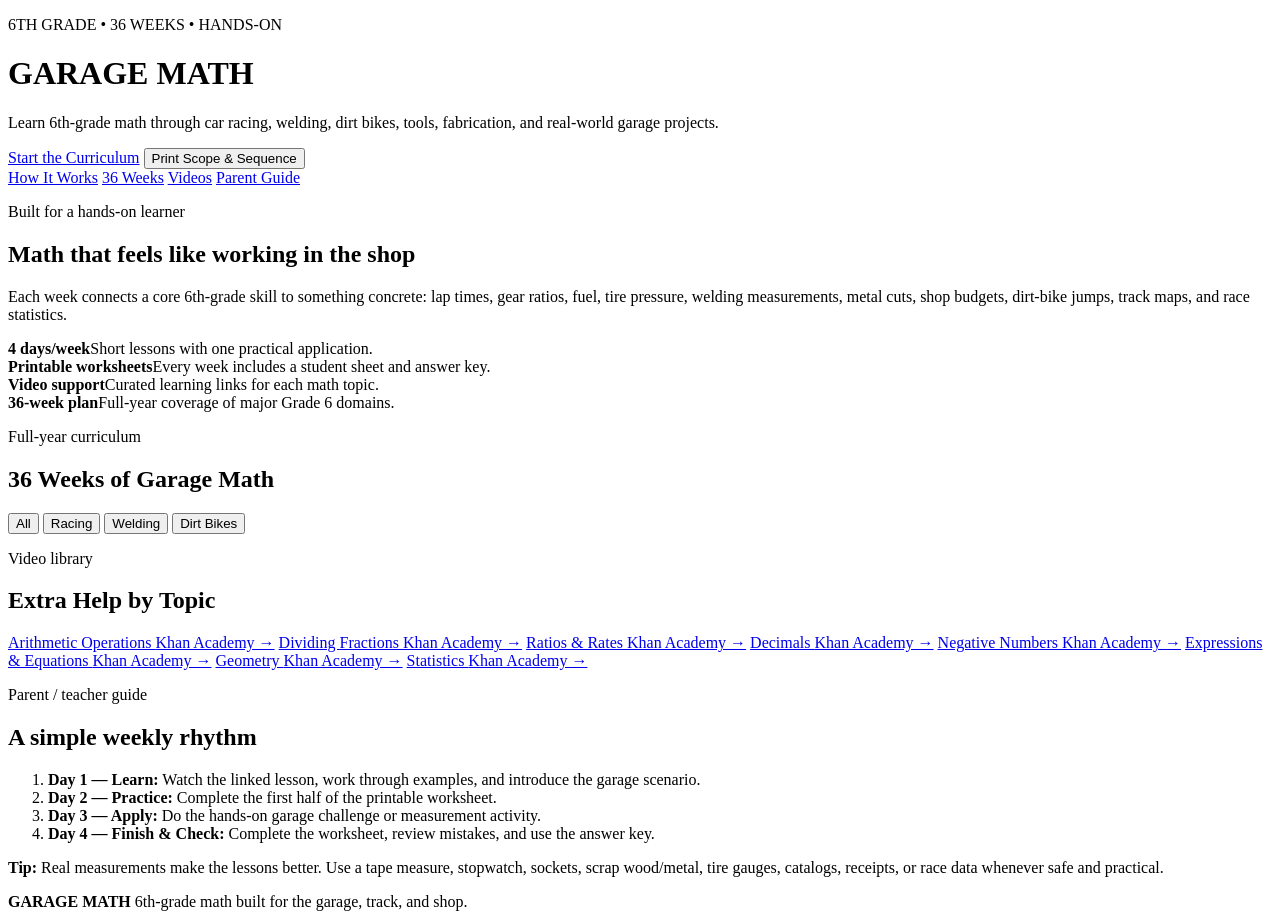
==== index.html @ d6b4132f "Add Garage Math website home page" ====
<!doctype html>
<html lang="en">
<head>
  <meta charset="utf-8" />
  <meta name="viewport" content="width=device-width, initial-scale=1" />
  <meta name="description" content="Garage Math: a hands-on 6th grade math curriculum built around car racing, welding, and dirt bikes." />
  <title>Garage Math | 6th Grade</title>
  <link rel="stylesheet" href="styles.css" />
</head>
<body>
  <header class="hero">
    <div class="hero-inner">
      <p class="eyebrow">6TH GRADE • 36 WEEKS • HANDS-ON</p>
      <h1>GARAGE MATH</h1>
      <p class="tagline">Learn 6th-grade math through car racing, welding, dirt bikes, tools, fabrication, and real-world garage projects.</p>
      <div class="hero-actions">
        <a class="btn primary" href="#weeks">Start the Curriculum</a>
        <button class="btn secondary" id="printScope">Print Scope & Sequence</button>
      </div>
    </div>
  </header>

  <nav class="topnav" aria-label="Main navigation">
    <a href="#how">How It Works</a>
    <a href="#weeks">36 Weeks</a>
    <a href="#videos">Videos</a>
    <a href="#parent">Parent Guide</a>
  </nav>

  <main>
    <section id="how" class="section intro-grid">
      <div>
        <p class="section-kicker">Built for a hands-on learner</p>
        <h2>Math that feels like working in the shop</h2>
        <p>Each week connects a core 6th-grade skill to something concrete: lap times, gear ratios, fuel, tire pressure, welding measurements, metal cuts, shop budgets, dirt-bike jumps, track maps, and race statistics.</p>
      </div>
      <div class="feature-list">
        <article><strong>4 days/week</strong><span>Short lessons with one practical application.</span></article>
        <article><strong>Printable worksheets</strong><span>Every week includes a student sheet and answer key.</span></article>
        <article><strong>Video support</strong><span>Curated learning links for each math topic.</span></article>
        <article><strong>36-week plan</strong><span>Full-year coverage of major Grade 6 domains.</span></article>
      </div>
    </section>

    <section id="weeks" class="section dark-section">
      <div class="section-heading">
        <div>
          <p class="section-kicker">Full-year curriculum</p>
          <h2>36 Weeks of Garage Math</h2>
        </div>
        <div class="filters" aria-label="Curriculum filters">
          <button class="filter active" data-filter="all">All</button>
          <button class="filter" data-filter="racing">Racing</button>
          <button class="filter" data-filter="welding">Welding</button>
          <button class="filter" data-filter="dirtbike">Dirt Bikes</button>
        </div>
      </div>
      <div id="weekGrid" class="week-grid"></div>
    </section>

    <section id="videos" class="section">
      <p class="section-kicker">Video library</p>
      <h2>Extra Help by Topic</h2>
      <div class="video-grid">
        <a target="_blank" rel="noopener" href="https://www.khanacademy.org/math/cc-sixth-grade-math/cc-6th-arithmetic-operations">Arithmetic Operations <span>Khan Academy →</span></a>
        <a target="_blank" rel="noopener" href="https://www.khanacademy.org/math/cc-sixth-grade-math/cc-6th-arithmetic-operations/cc-6th-dividing-fractions">Dividing Fractions <span>Khan Academy →</span></a>
        <a target="_blank" rel="noopener" href="https://www.khanacademy.org/math/cc-sixth-grade-math/cc-6th-ratios-prop-topic">Ratios & Rates <span>Khan Academy →</span></a>
        <a target="_blank" rel="noopener" href="https://www.khanacademy.org/math/cc-sixth-grade-math/cc-6th-arithmetic-operations/cc-6th-decimals">Decimals <span>Khan Academy →</span></a>
        <a target="_blank" rel="noopener" href="https://www.khanacademy.org/math/cc-sixth-grade-math/cc-6th-negative-number-topic">Negative Numbers <span>Khan Academy →</span></a>
        <a target="_blank" rel="noopener" href="https://www.khanacademy.org/math/cc-sixth-grade-math/cc-6th-expressions-and-variables">Expressions & Equations <span>Khan Academy →</span></a>
        <a target="_blank" rel="noopener" href="https://www.khanacademy.org/math/cc-sixth-grade-math/cc-6th-geometry-topic">Geometry <span>Khan Academy →</span></a>
        <a target="_blank" rel="noopener" href="https://www.khanacademy.org/math/cc-sixth-grade-math/cc-6th-data-statistics">Statistics <span>Khan Academy →</span></a>
      </div>
    </section>

    <section id="parent" class="section parent-section">
      <div>
        <p class="section-kicker">Parent / teacher guide</p>
        <h2>A simple weekly rhythm</h2>
      </div>
      <ol class="rhythm">
        <li><b>Day 1 — Learn:</b> Watch the linked lesson, work through examples, and introduce the garage scenario.</li>
        <li><b>Day 2 — Practice:</b> Complete the first half of the printable worksheet.</li>
        <li><b>Day 3 — Apply:</b> Do the hands-on garage challenge or measurement activity.</li>
        <li><b>Day 4 — Finish & Check:</b> Complete the worksheet, review mistakes, and use the answer key.</li>
      </ol>
      <p class="note"><strong>Tip:</strong> Real measurements make the lessons better. Use a tape measure, stopwatch, sockets, scrap wood/metal, tire gauges, catalogs, receipts, or race data whenever safe and practical.</p>
    </section>
  </main>

  <footer>
    <strong>GARAGE MATH</strong>
    <span>6th-grade math built for the garage, track, and shop.</span>
  </footer>

  <dialog id="weekDialog">
    <button class="close" aria-label="Close">×</button>
    <div id="dialogContent"></div>
  </dialog>

  <script src="app.js"></script>
</body>
</html>
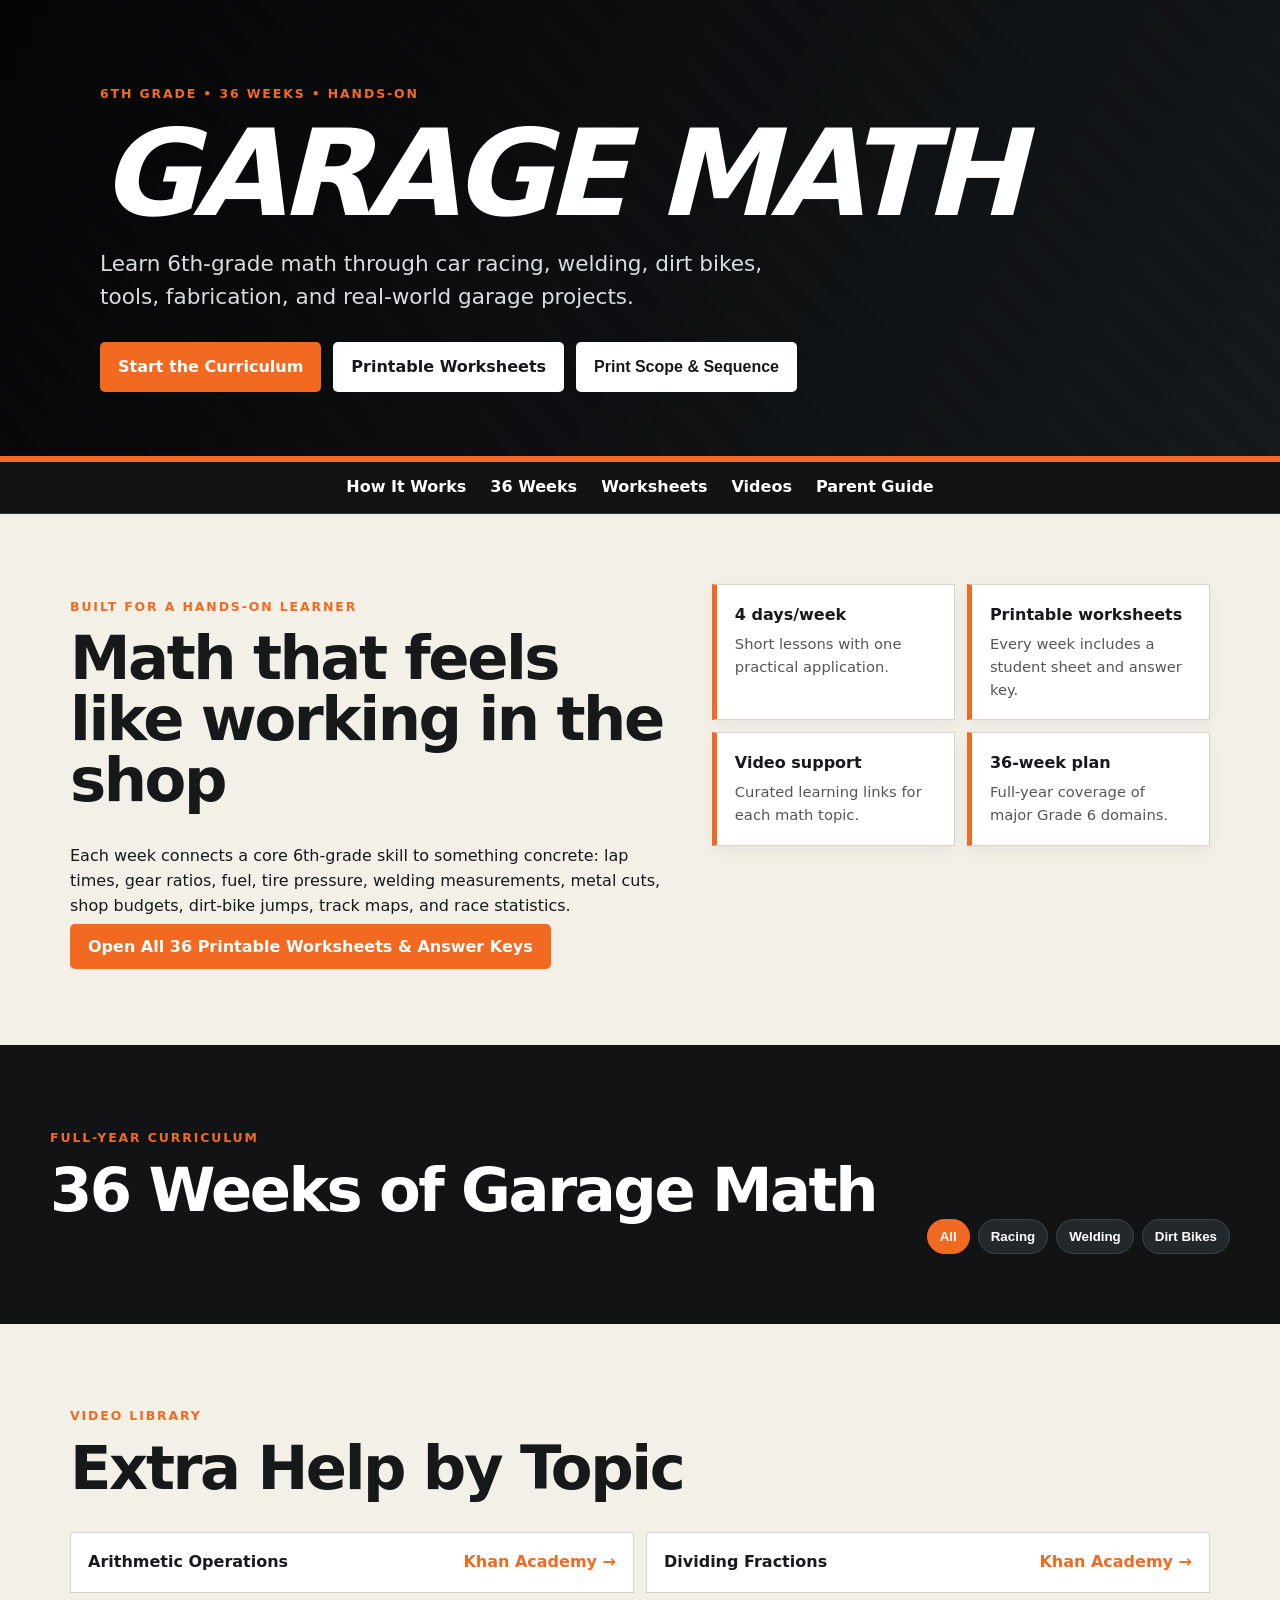
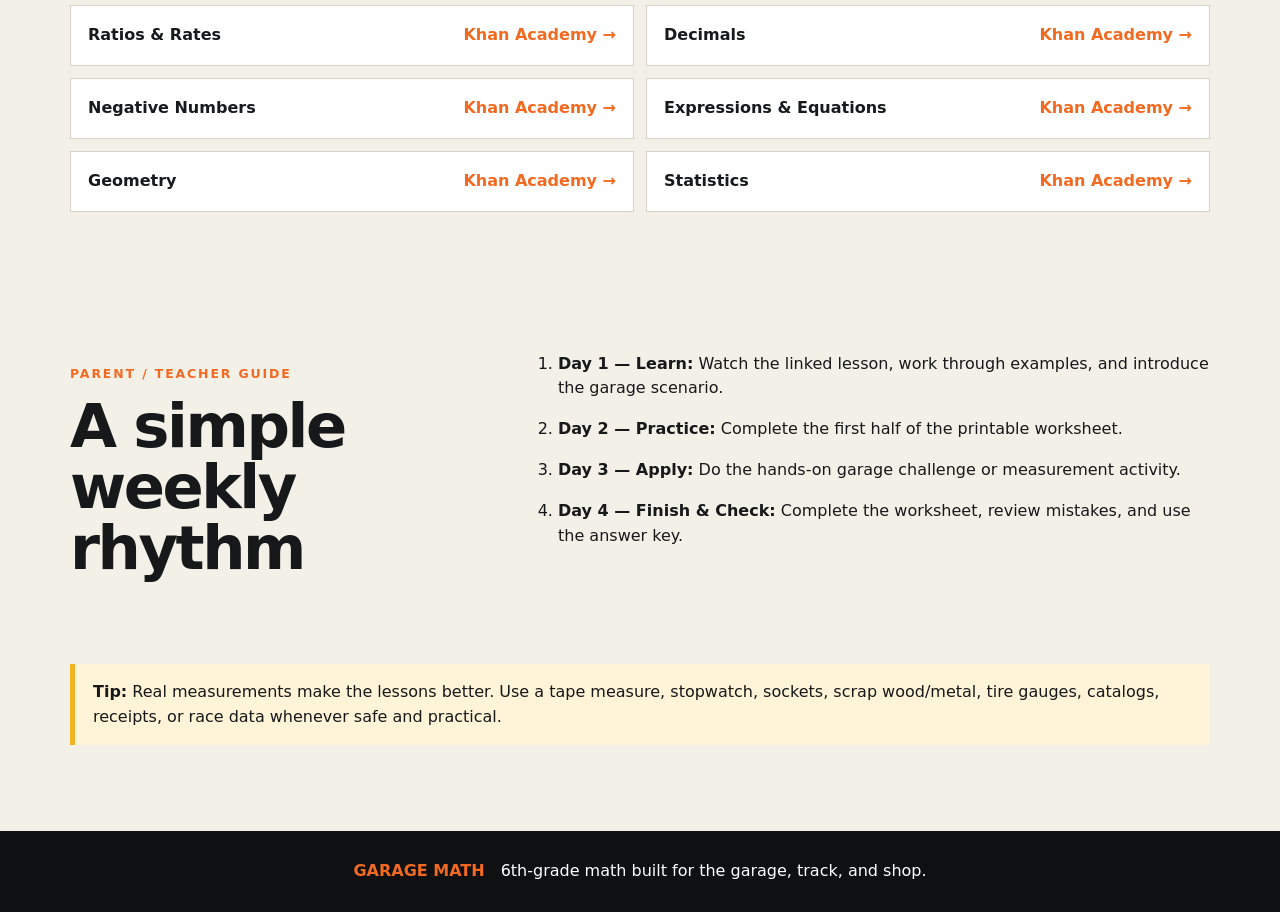
==== commit 6c66db6b: "Link printable worksheet library from home page" ====
--- a/index.html
+++ b/index.html
@@ -15,6 +15,7 @@
       <p class="tagline">Learn 6th-grade math through car racing, welding, dirt bikes, tools, fabrication, and real-world garage projects.</p>
       <div class="hero-actions">
         <a class="btn primary" href="#weeks">Start the Curriculum</a>
+        <a class="btn secondary" href="print.html">Printable Worksheets</a>
         <button class="btn secondary" id="printScope">Print Scope & Sequence</button>
       </div>
     </div>
@@ -23,6 +24,7 @@
   <nav class="topnav" aria-label="Main navigation">
     <a href="#how">How It Works</a>
     <a href="#weeks">36 Weeks</a>
+    <a href="print.html">Worksheets</a>
     <a href="#videos">Videos</a>
     <a href="#parent">Parent Guide</a>
   </nav>
@@ -33,6 +35,7 @@
         <p class="section-kicker">Built for a hands-on learner</p>
         <h2>Math that feels like working in the shop</h2>
         <p>Each week connects a core 6th-grade skill to something concrete: lap times, gear ratios, fuel, tire pressure, welding measurements, metal cuts, shop budgets, dirt-bike jumps, track maps, and race statistics.</p>
+        <p><a class="btn primary" href="print.html">Open All 36 Printable Worksheets & Answer Keys</a></p>
       </div>
       <div class="feature-list">
         <article><strong>4 days/week</strong><span>Short lessons with one practical application.</span></article>
--- a/styles.css
+++ b/styles.css
@@ -0,0 +1 @@
+:root{--bg:#111315;--panel:#1a1e21;--paper:#f3f0e8;--ink:#161819;--muted:#697077;--orange:#f26a21;--yellow:#f1b323;--line:#30363b;--white:#fff}*{box-sizing:border-box}html{scroll-behavior:smooth}body{margin:0;font-family:Inter,ui-sans-serif,system-ui,-apple-system,BlinkMacSystemFont,"Segoe UI",sans-serif;background:var(--paper);color:var(--ink);line-height:1.55}.hero{background:linear-gradient(120deg,rgba(0,0,0,.88),rgba(16,20,22,.73)),repeating-linear-gradient(45deg,#24292c 0,#24292c 18px,#202427 18px,#202427 36px);color:#fff;padding:72px 20px 64px;border-bottom:6px solid var(--orange)}.hero-inner{max-width:1080px;margin:auto}.eyebrow,.section-kicker{letter-spacing:.15em;text-transform:uppercase;font-weight:900;font-size:.78rem;color:var(--orange)}h1{font-size:clamp(3rem,10vw,7.5rem);line-height:.86;margin:.15em 0 .15em;font-style:italic;letter-spacing:-.05em}h2{font-size:clamp(2rem,5vw,3.8rem);line-height:1;margin:.2em 0 .55em;letter-spacing:-.04em}.tagline{font-size:clamp(1rem,2vw,1.35rem);max-width:720px;color:#d8dde0}.hero-actions{display:flex;gap:12px;flex-wrap:wrap;margin-top:28px}.btn{border:0;border-radius:5px;padding:13px 18px;font-weight:900;font-size:1rem;cursor:pointer;text-decoration:none}.primary{background:var(--orange);color:#fff}.secondary{background:#fff;color:#161819}.topnav{display:flex;gap:24px;justify-content:center;position:sticky;top:0;z-index:5;background:#111315;padding:13px 18px;border-bottom:1px solid #333;overflow:auto}.topnav a{color:white;text-decoration:none;font-weight:800;white-space:nowrap}.section{padding:70px 20px;max-width:1180px;margin:auto}.intro-grid{display:grid;grid-template-columns:1.2fr 1fr;gap:44px;align-items:start}.feature-list{display:grid;grid-template-columns:1fr 1fr;gap:12px}.feature-list article{padding:18px;background:#fff;border:1px solid #d7d3ca;border-left:5px solid var(--orange);box-shadow:0 5px 14px rgba(0,0,0,.05)}.feature-list strong,.feature-list span{display:block}.feature-list span{font-size:.92rem;color:#555;margin-top:5px}.dark-section{max-width:none;background:var(--bg);color:white}.dark-section>.section-heading,.dark-section>.week-grid{max-width:1180px;margin-left:auto;margin-right:auto}.section-heading{display:flex;align-items:end;justify-content:space-between;gap:24px}.filters{display:flex;gap:8px;flex-wrap:wrap}.filter{background:#23282c;color:white;border:1px solid #3e454a;padding:9px 12px;border-radius:999px;font-weight:800;cursor:pointer}.filter.active{background:var(--orange);border-color:var(--orange)}.week-grid{display:grid;grid-template-columns:repeat(3,minmax(0,1fr));gap:16px}.week-card{background:var(--panel);border:1px solid var(--line);border-radius:8px;padding:20px;display:flex;flex-direction:column;min-height:245px}.week-num{font-size:.78rem;color:var(--yellow);font-weight:900;letter-spacing:.12em}.week-card h3{font-size:1.4rem;line-height:1.08;margin:10px 0}.week-card p{color:#bdc5ca;font-size:.95rem;flex:1}.tags{display:flex;gap:6px;flex-wrap:wrap;margin:8px 0 14px}.tag{font-size:.72rem;font-weight:900;background:#2a3034;border:1px solid #3a4247;padding:4px 7px;border-radius:4px;text-transform:uppercase}.open-week{align-self:flex-start;border:0;background:var(--orange);color:white;font-weight:900;padding:9px 12px;border-radius:4px;cursor:pointer}.video-grid{display:grid;grid-template-columns:repeat(2,minmax(0,1fr));gap:12px}.video-grid a{display:flex;justify-content:space-between;gap:20px;background:#fff;padding:17px;border:1px solid #d6d2c8;text-decoration:none;color:#17191a;font-weight:900}.video-grid span{color:var(--orange);white-space:nowrap}.parent-section{display:grid;grid-template-columns:.9fr 1.4fr;gap:36px}.rhythm{margin:0;padding-left:1.25rem}.rhythm li{margin-bottom:16px}.note{grid-column:1/-1;background:#fff4d7;border-left:5px solid var(--yellow);padding:16px 18px}footer{background:#0e1011;color:white;padding:28px 20px;display:flex;gap:16px;justify-content:center;flex-wrap:wrap}footer strong{color:var(--orange)}dialog{width:min(760px,92vw);max-height:88vh;border:1px solid #394045;border-radius:10px;padding:0;background:#f8f5ed;box-shadow:0 24px 60px rgba(0,0,0,.45)}dialog::backdrop{background:rgba(0,0,0,.72)}#dialogContent{padding:30px}.close{float:right;margin:12px;border:0;background:#111;color:#fff;border-radius:999px;width:36px;height:36px;font-size:1.5rem;cursor:pointer}.lesson-box{background:white;border:1px solid #ddd8cd;padding:16px;margin:14px 0}.lesson-box h4{margin:0 0 7px}.worksheet{background:#fff;padding:18px;border:2px dashed #aba69c;margin-top:18px}.answer-key{margin-top:12px}.resource-link{display:inline-block;margin:4px 8px 4px 0;color:#c64e13;font-weight:900}@media(max-width:850px){.intro-grid,.parent-section{grid-template-columns:1fr}.week-grid{grid-template-columns:1fr 1fr}.section-heading{align-items:start;flex-direction:column}.feature-list{grid-template-columns:1fr 1fr}}@media(max-width:580px){.week-grid,.feature-list,.video-grid{grid-template-columns:1fr}.hero{padding-top:52px}.section{padding:52px 18px}.topnav{justify-content:flex-start}}@media print{.topnav,.hero-actions,.filters,.open-week,.close,footer{display:none!important}.hero{background:white;color:black;border:0;padding:20px}.tagline{color:#333}.dark-section{background:white;color:black}.week-card{break-inside:avoid;background:white;color:black;border:1px solid #aaa;min-height:auto}.week-card p{color:#333}.tag{color:black;background:white}.section{padding:20px}.week-grid{grid-template-columns:1fr 1fr}dialog[open]{position:static;width:auto;max-height:none;box-shadow:none;border:0}.resource-link{color:black}}
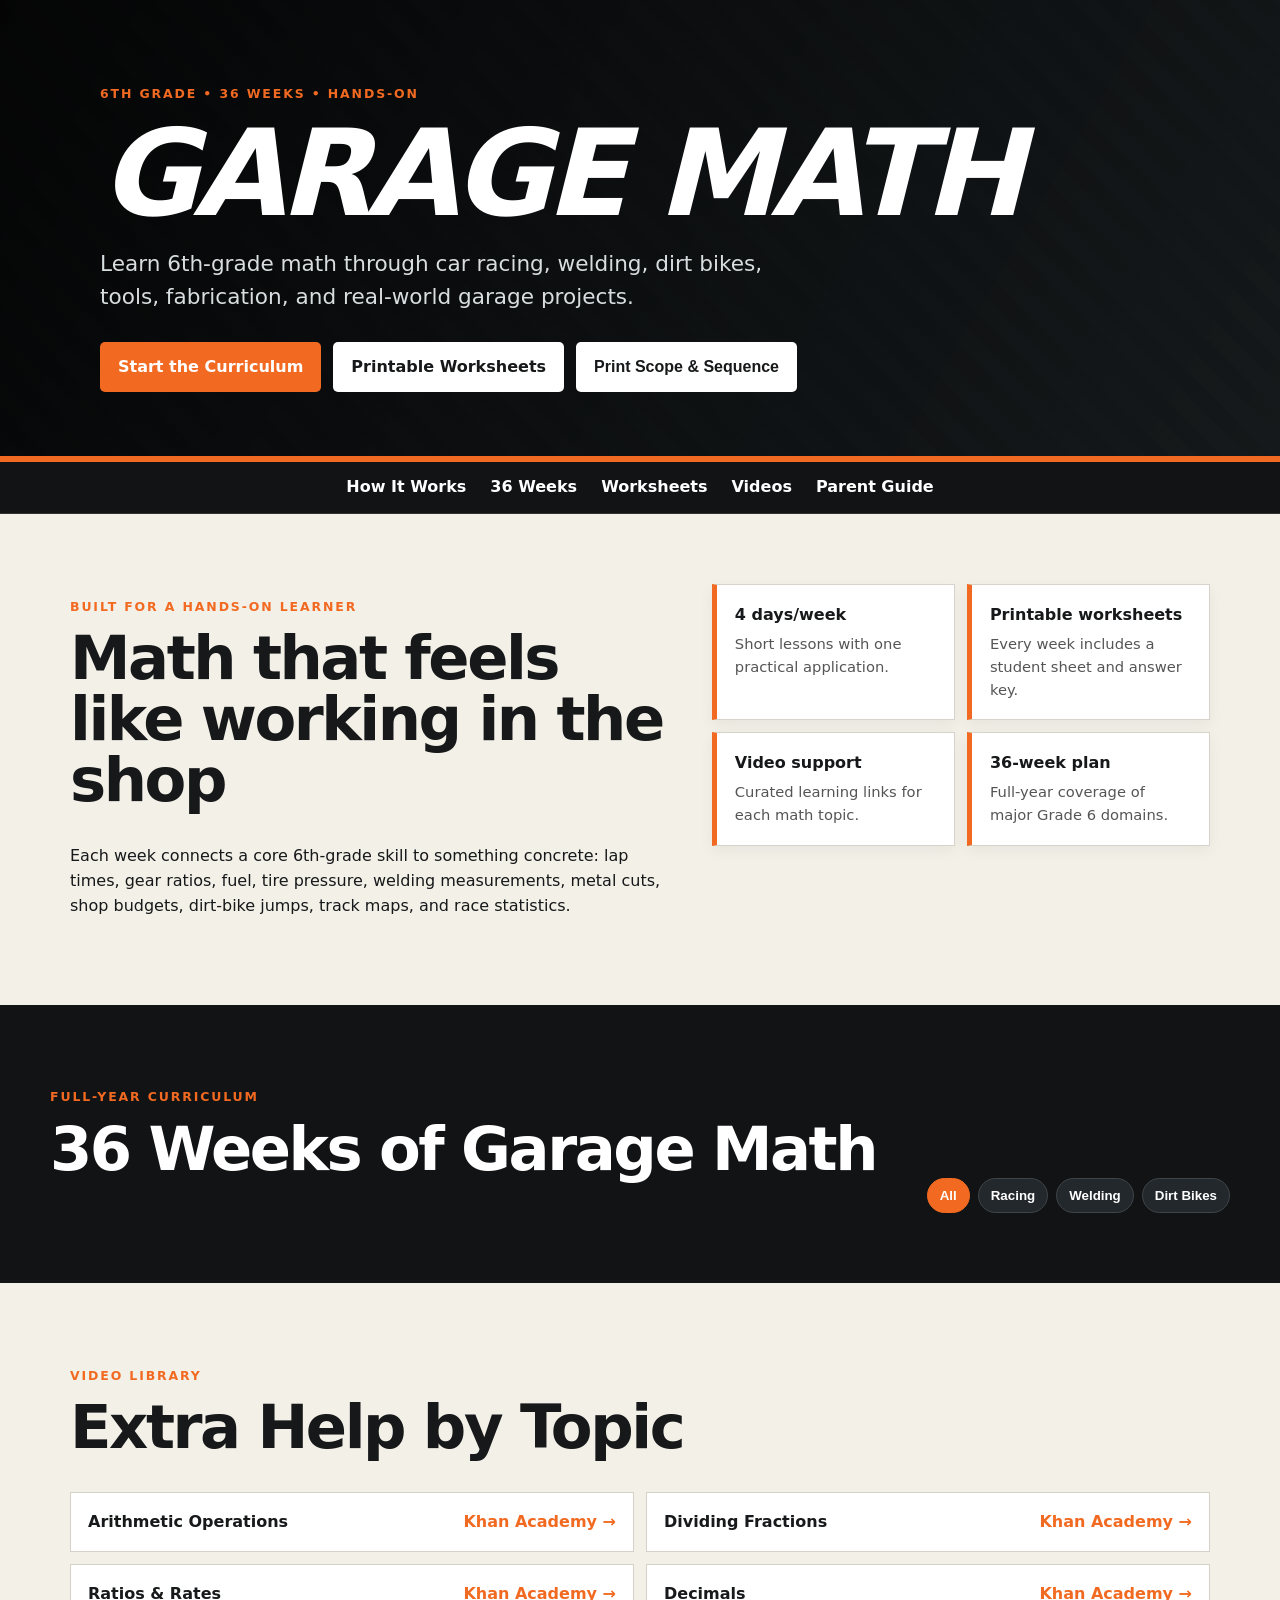
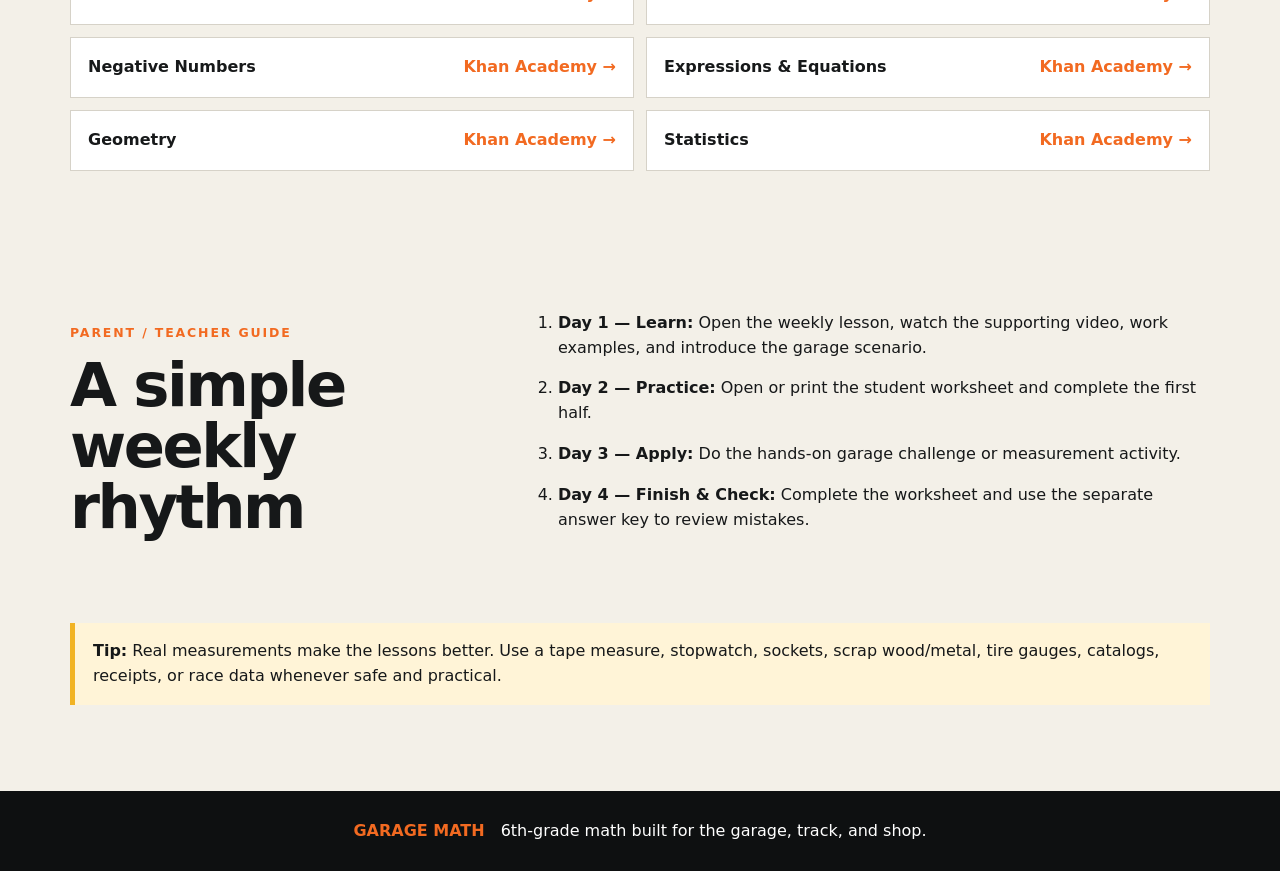
==== commit cc051fd7: "Load direct lesson and worksheet links on curriculum cards" ====
--- a/index.html
+++ b/index.html
@@ -35,7 +35,6 @@
         <p class="section-kicker">Built for a hands-on learner</p>
         <h2>Math that feels like working in the shop</h2>
         <p>Each week connects a core 6th-grade skill to something concrete: lap times, gear ratios, fuel, tire pressure, welding measurements, metal cuts, shop budgets, dirt-bike jumps, track maps, and race statistics.</p>
-        <p><a class="btn primary" href="print.html">Open All 36 Printable Worksheets & Answer Keys</a></p>
       </div>
       <div class="feature-list">
         <article><strong>4 days/week</strong><span>Short lessons with one practical application.</span></article>
@@ -82,10 +81,10 @@
         <h2>A simple weekly rhythm</h2>
       </div>
       <ol class="rhythm">
-        <li><b>Day 1 — Learn:</b> Watch the linked lesson, work through examples, and introduce the garage scenario.</li>
-        <li><b>Day 2 — Practice:</b> Complete the first half of the printable worksheet.</li>
+        <li><b>Day 1 — Learn:</b> Open the weekly lesson, watch the supporting video, work examples, and introduce the garage scenario.</li>
+        <li><b>Day 2 — Practice:</b> Open or print the student worksheet and complete the first half.</li>
         <li><b>Day 3 — Apply:</b> Do the hands-on garage challenge or measurement activity.</li>
-        <li><b>Day 4 — Finish & Check:</b> Complete the worksheet, review mistakes, and use the answer key.</li>
+        <li><b>Day 4 — Finish & Check:</b> Complete the worksheet and use the separate answer key to review mistakes.</li>
       </ol>
       <p class="note"><strong>Tip:</strong> Real measurements make the lessons better. Use a tape measure, stopwatch, sockets, scrap wood/metal, tire gauges, catalogs, receipts, or race data whenever safe and practical.</p>
     </section>
@@ -102,5 +101,6 @@
   </dialog>
 
   <script src="app.js"></script>
+  <script src="links.js"></script>
 </body>
 </html>
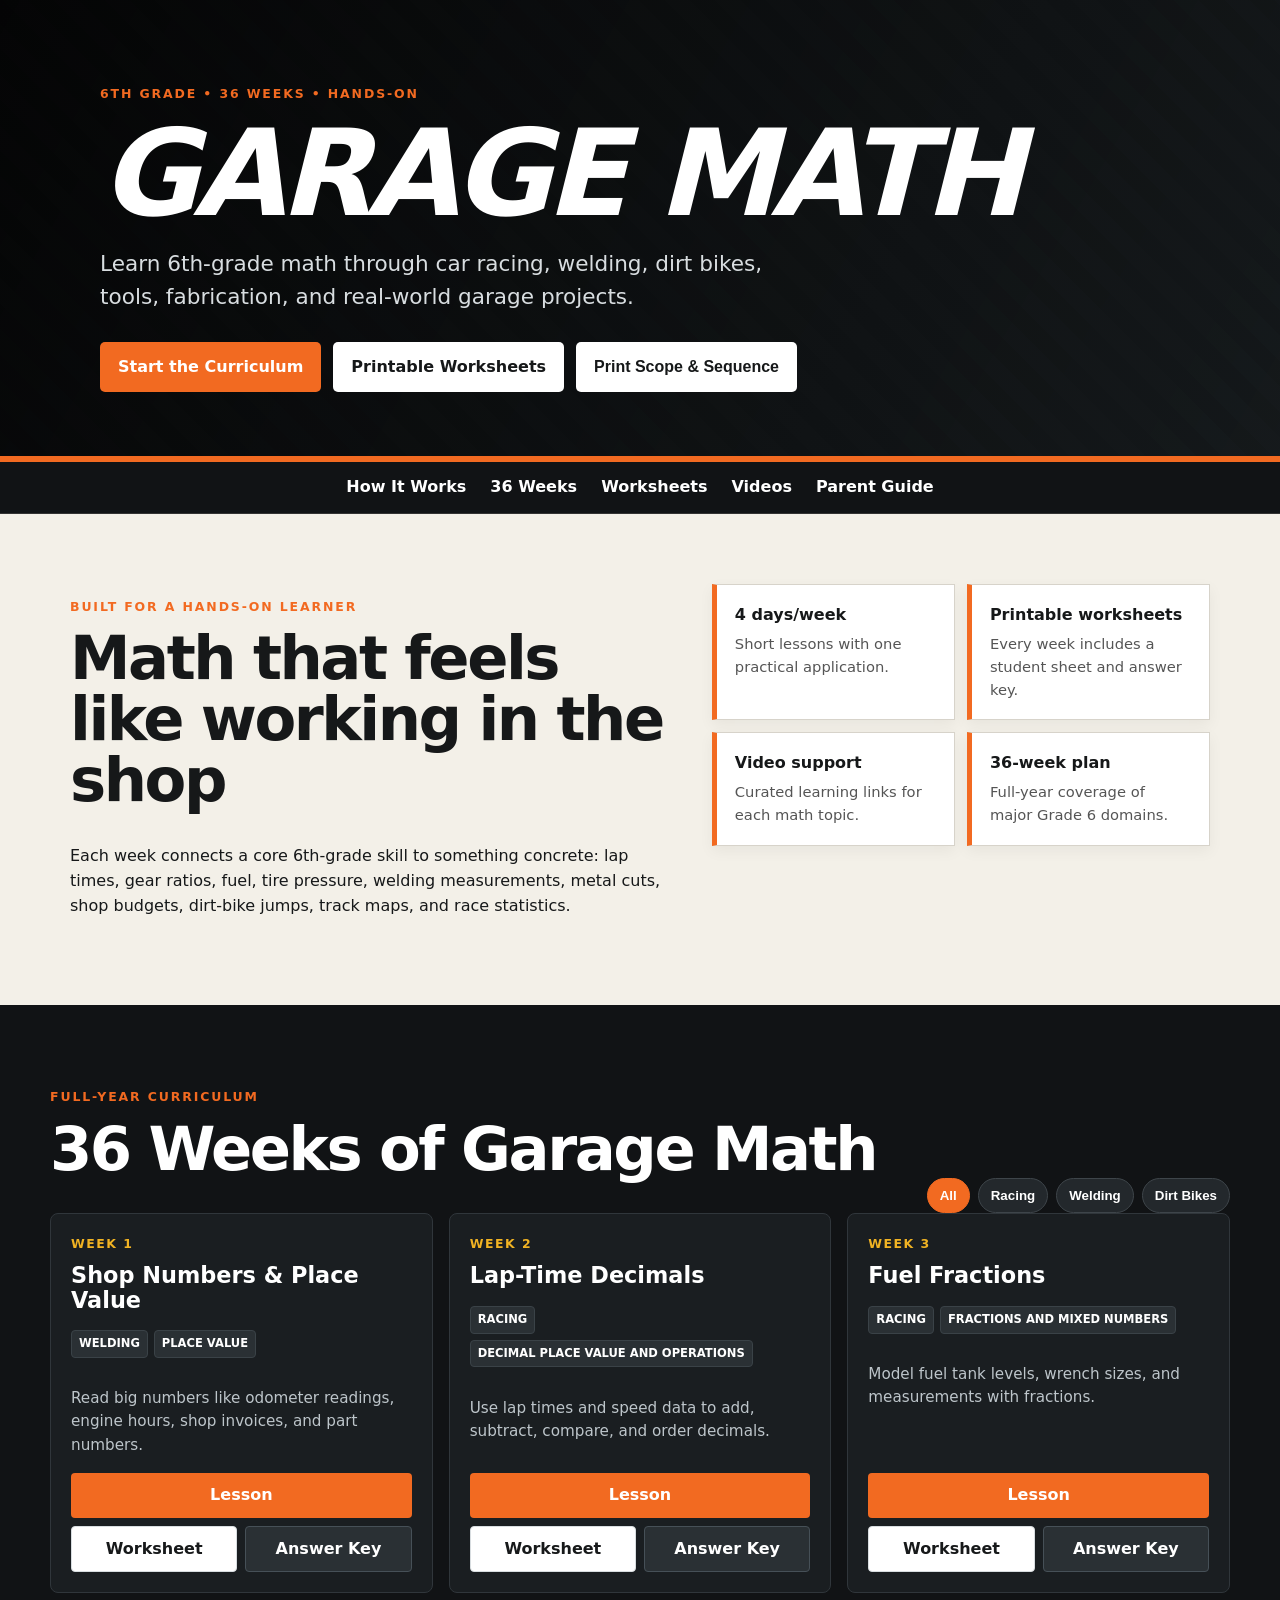
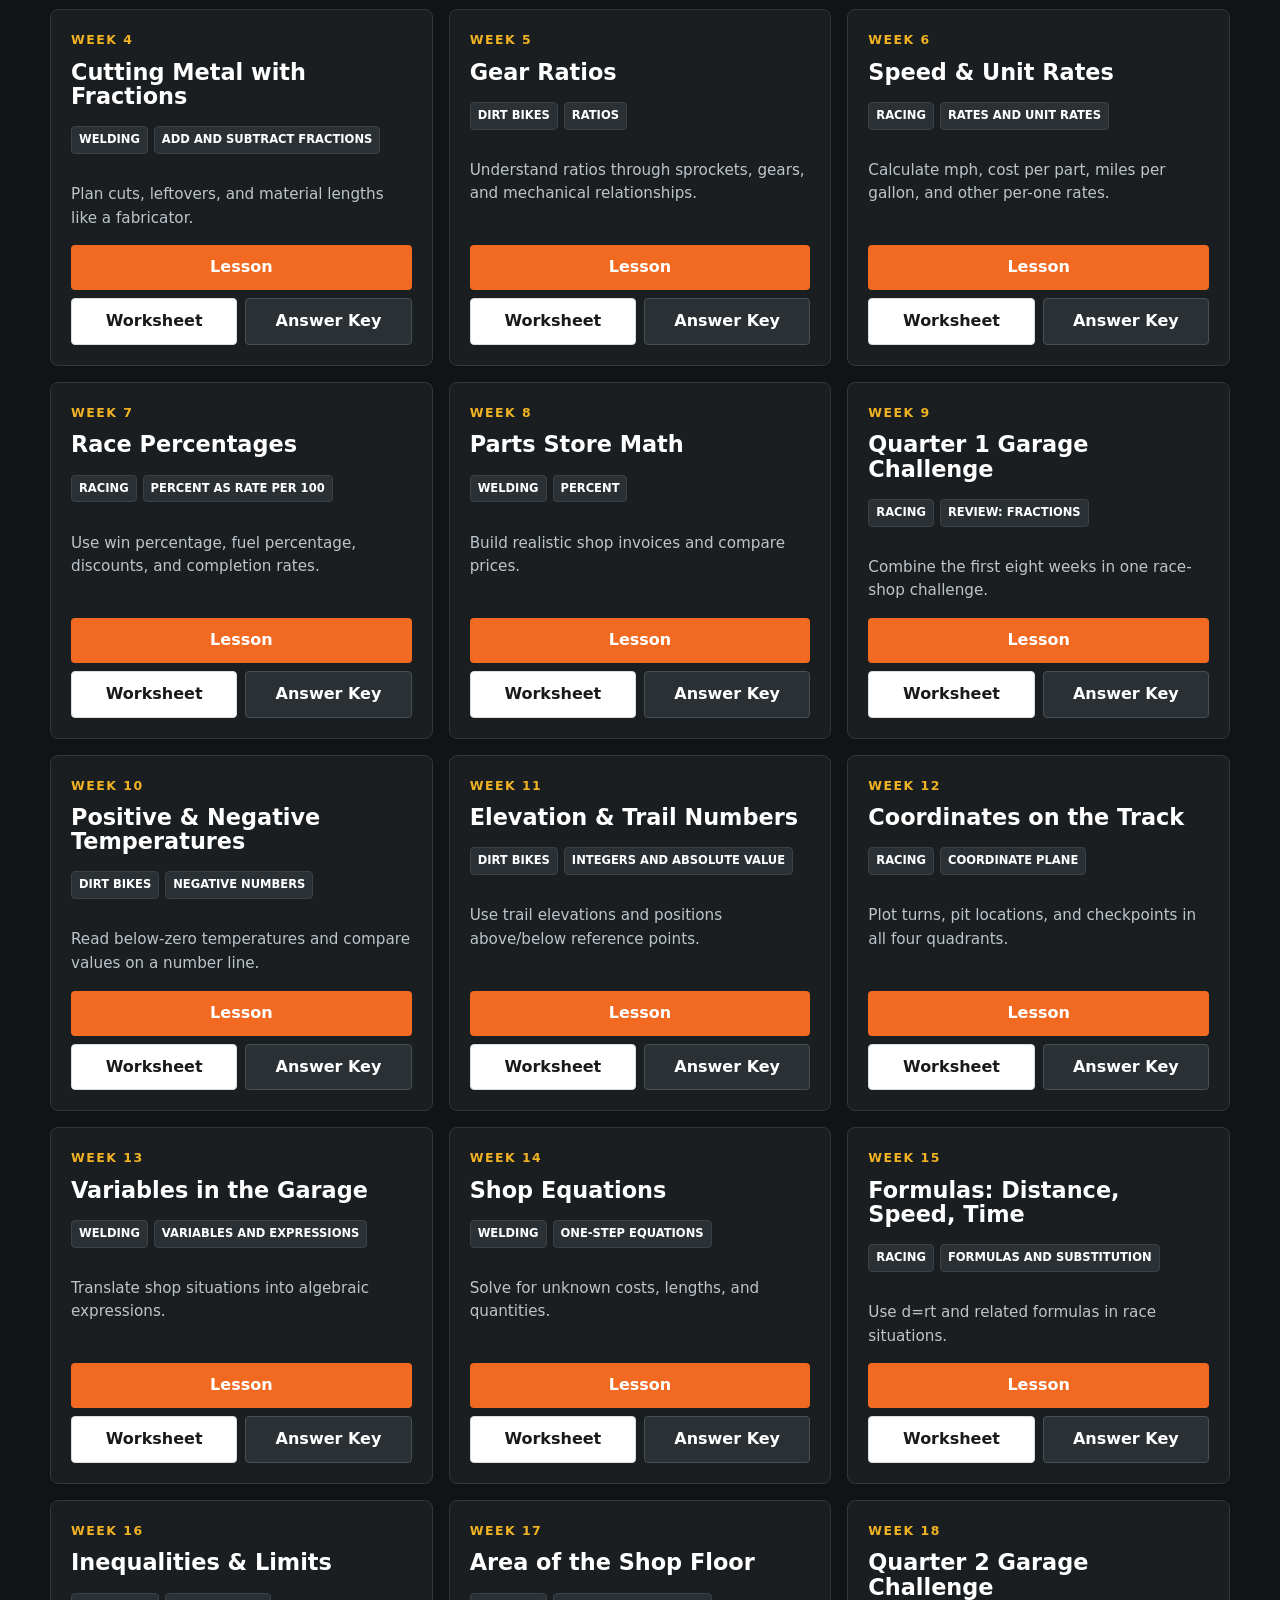
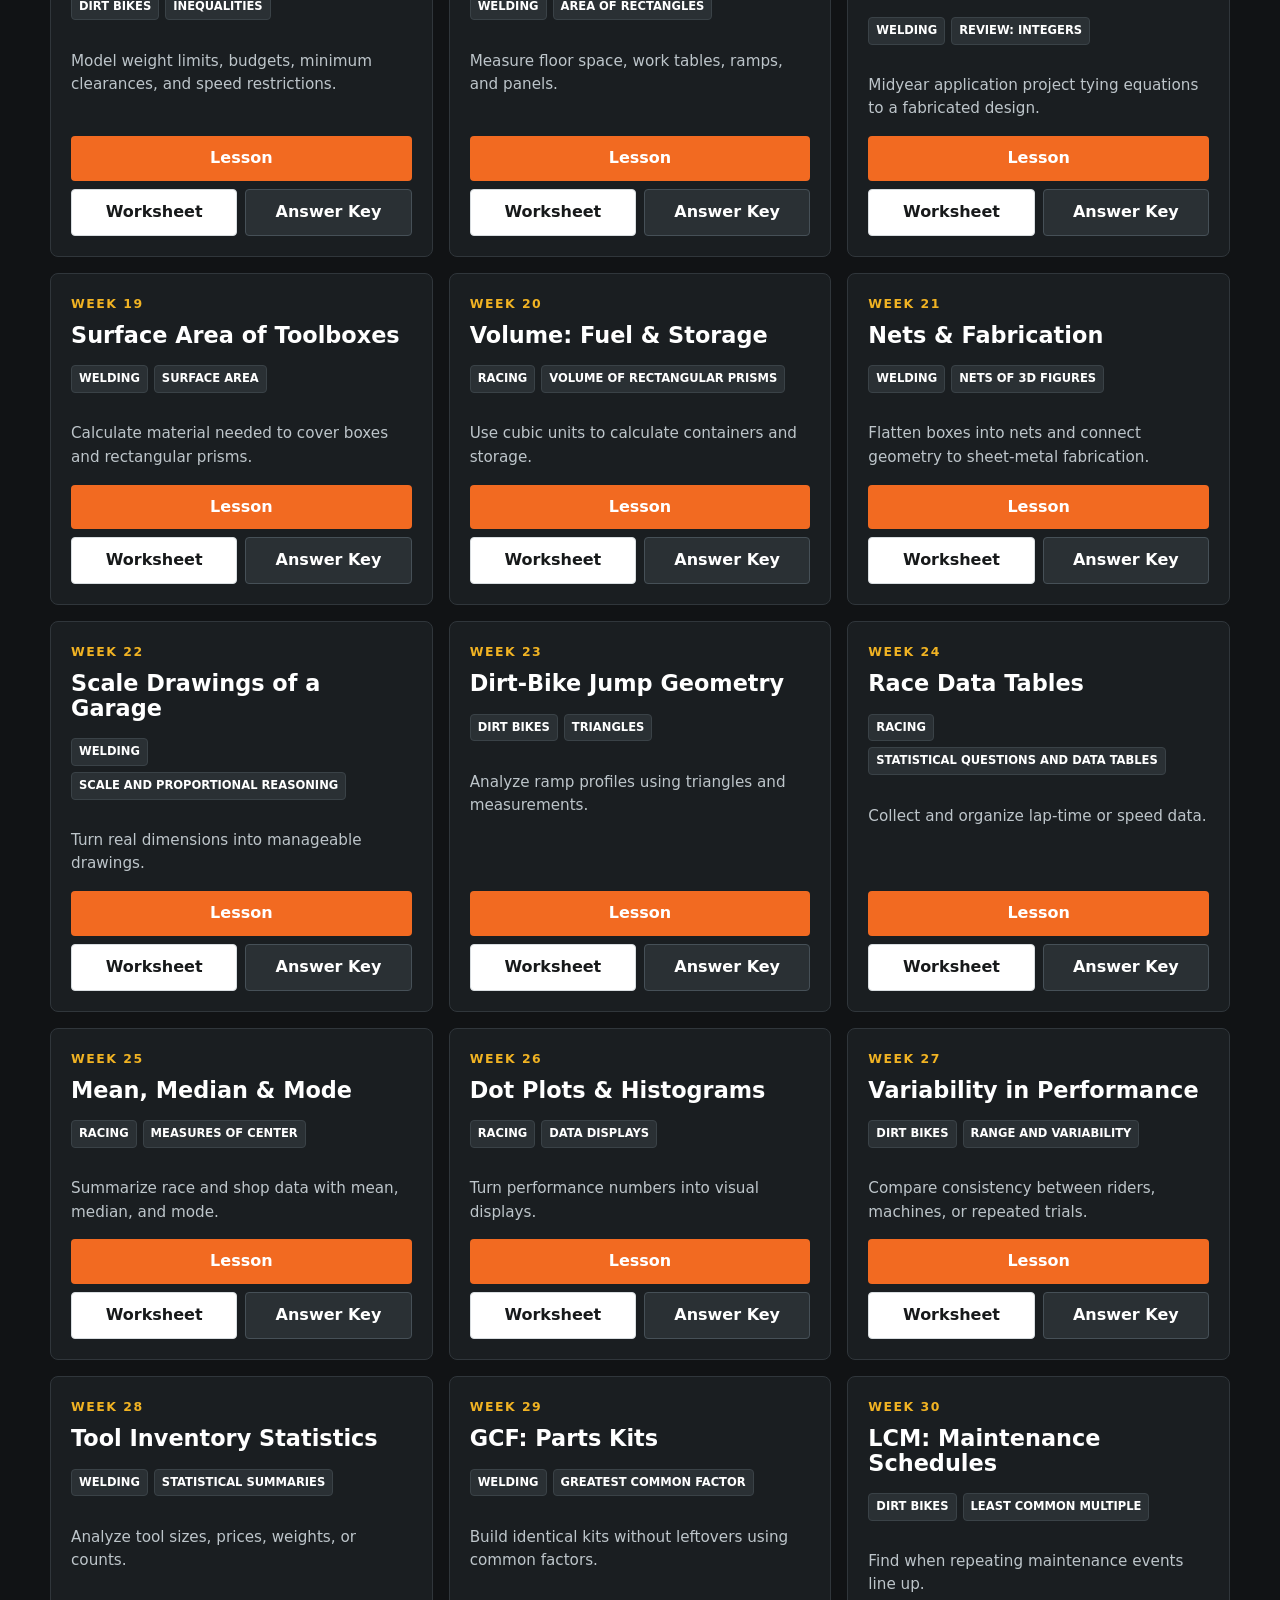
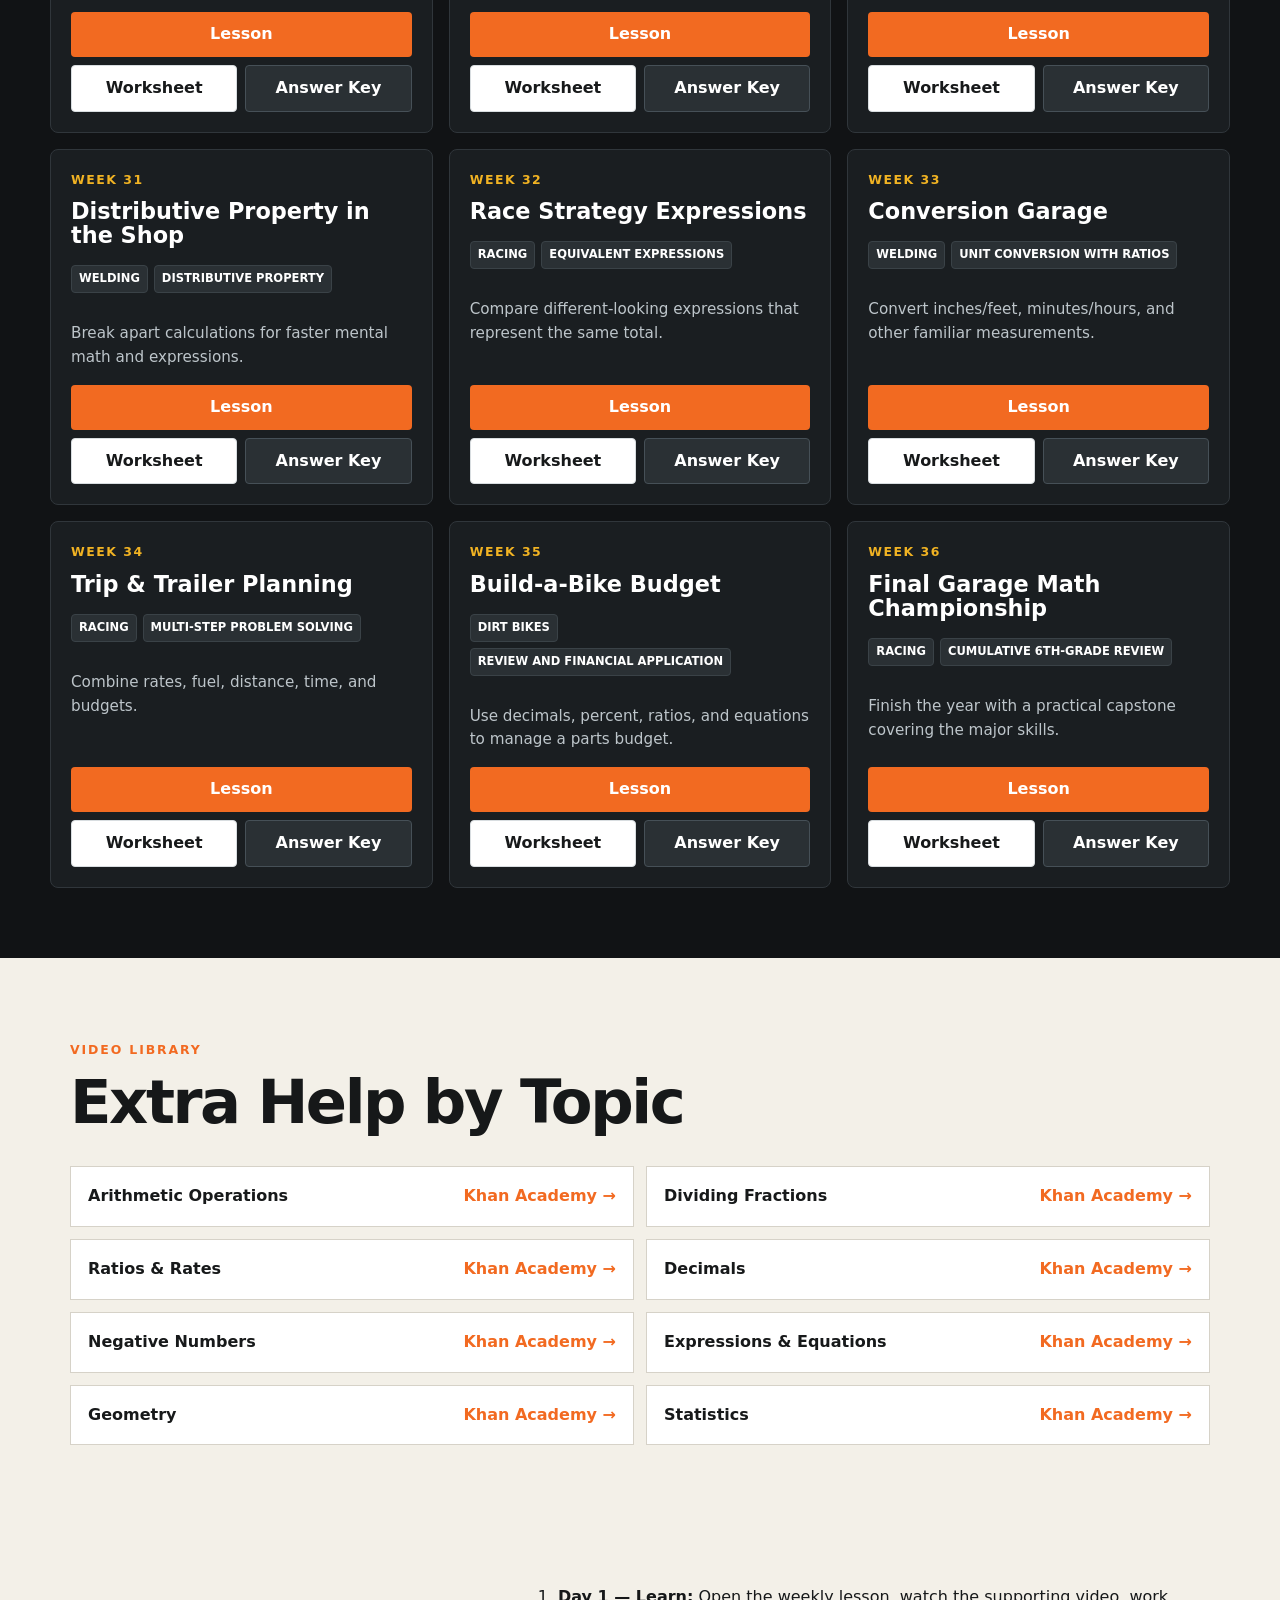
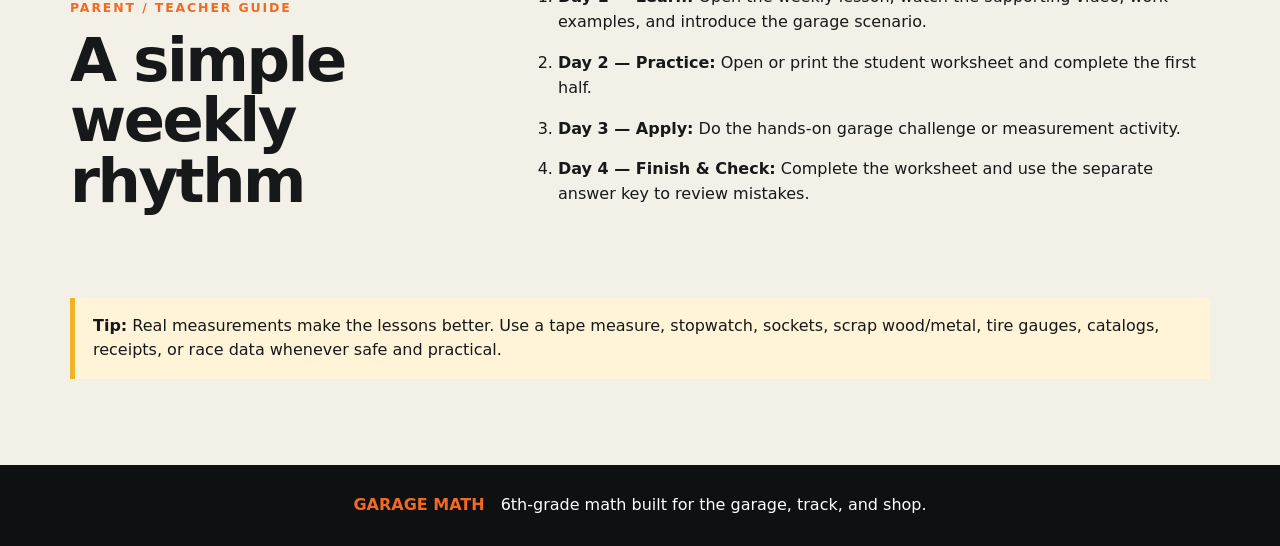
==== commit 3340d68a: "Use repaired curriculum loader" ====
--- a/index.html
+++ b/index.html
@@ -100,7 +100,7 @@
     <div id="dialogContent"></div>
   </dialog>
 
-  <script src="app.js"></script>
-  <script src="links.js"></script>
+  <script src="boot.js?v=20260901-fix1"></script>
+  <script src="links.js?v=20260901-fix1"></script>
 </body>
 </html>
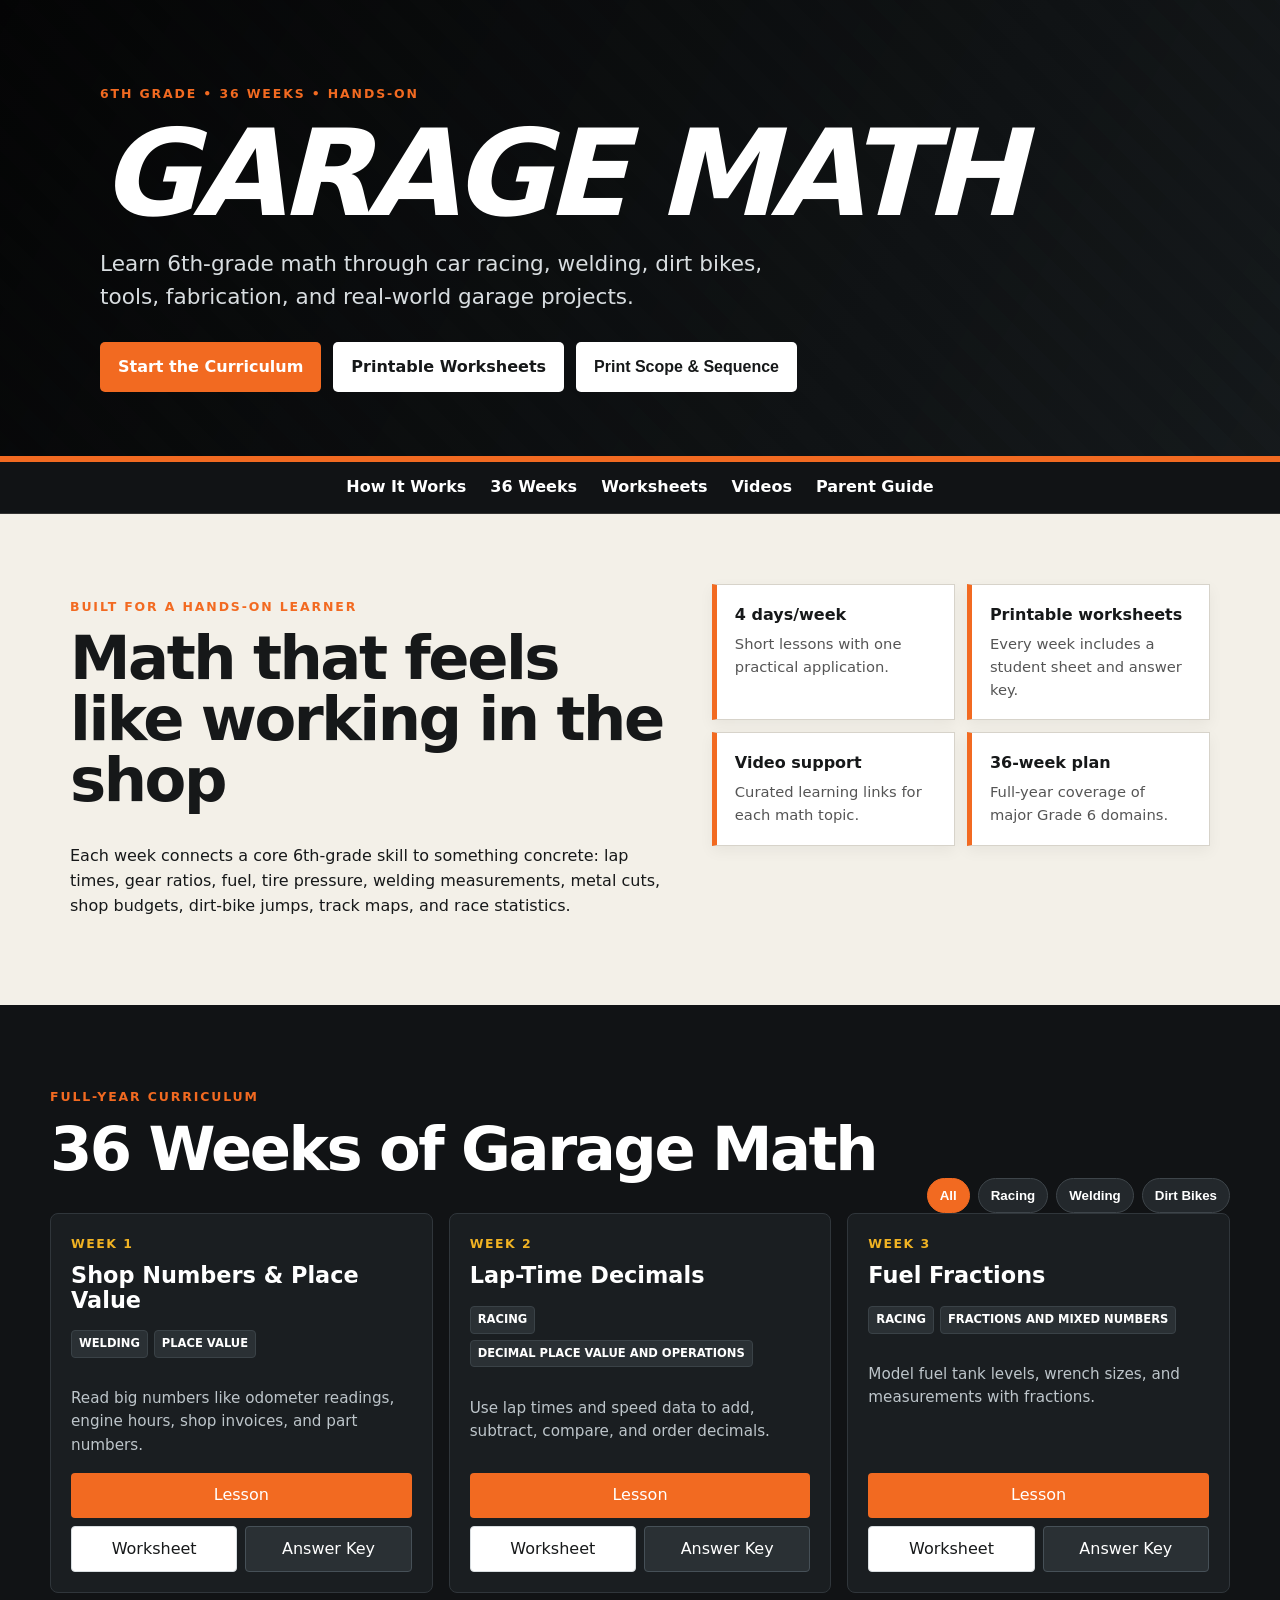
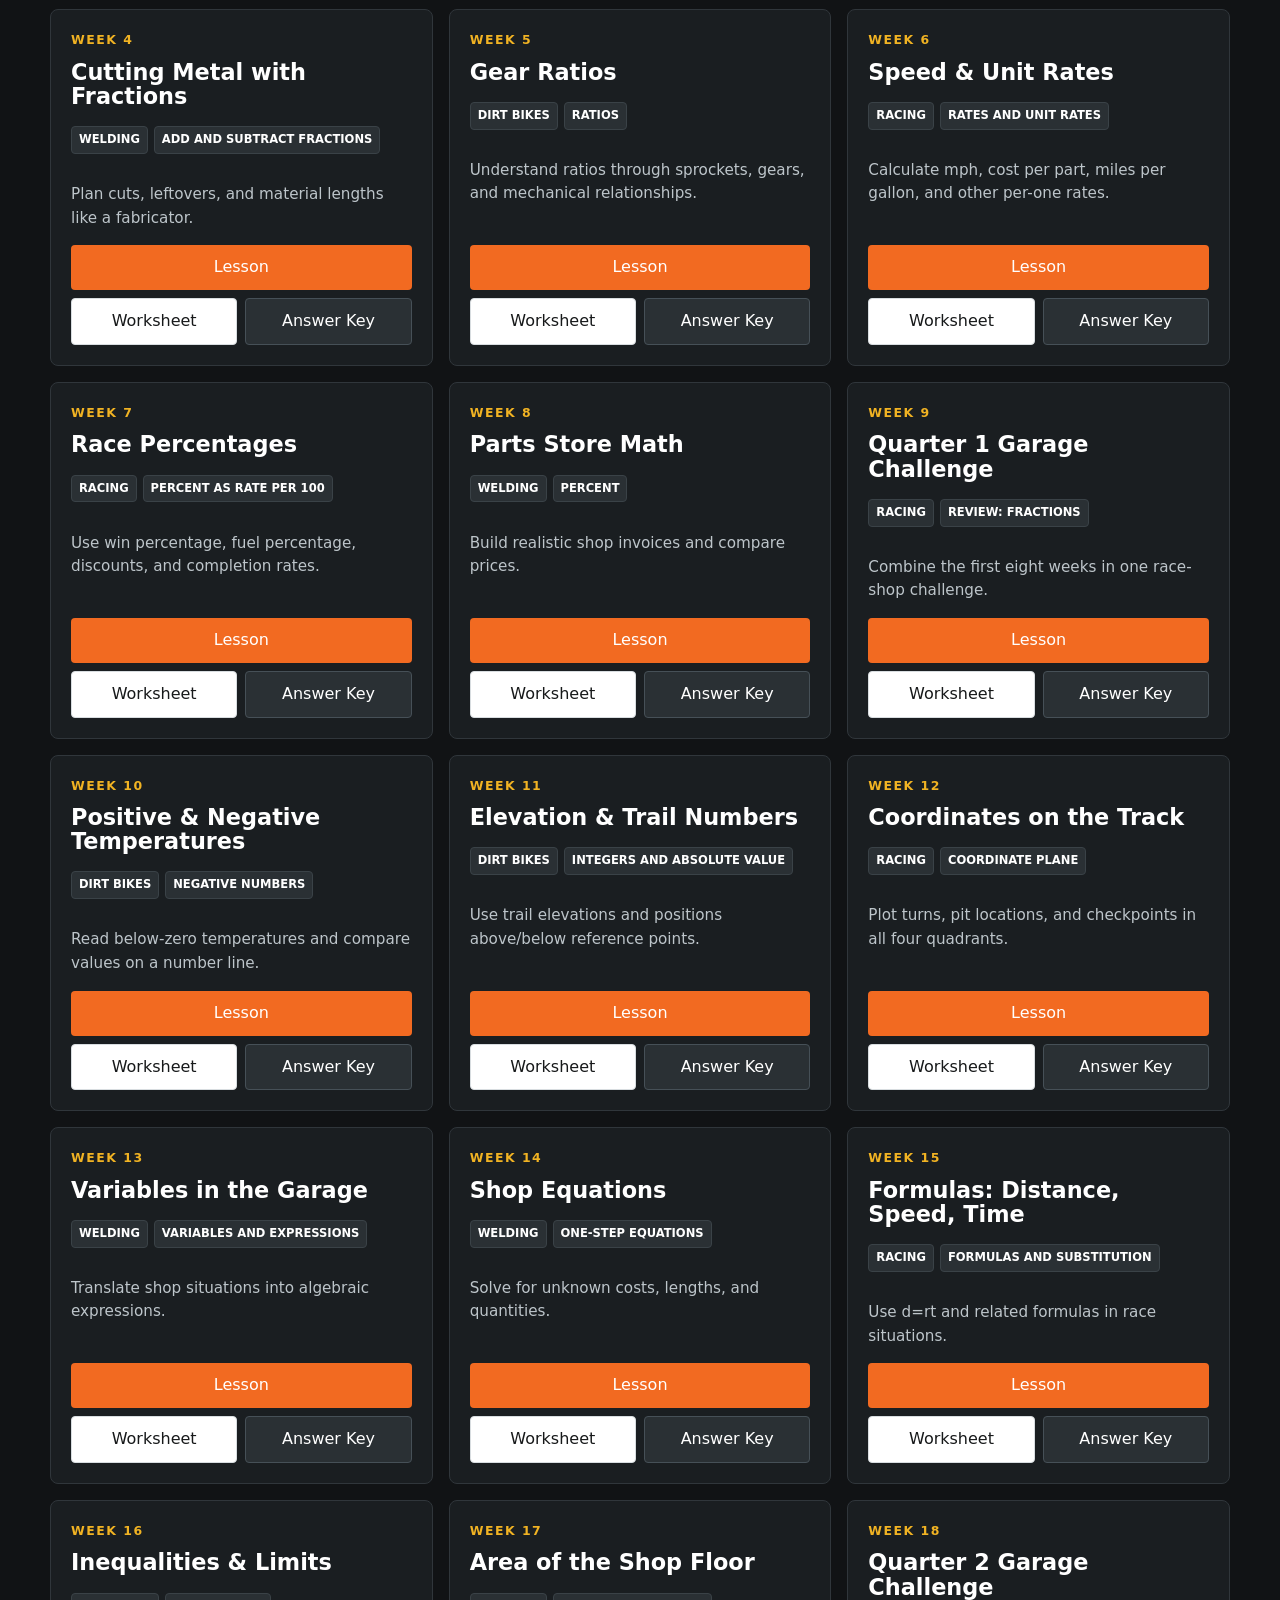
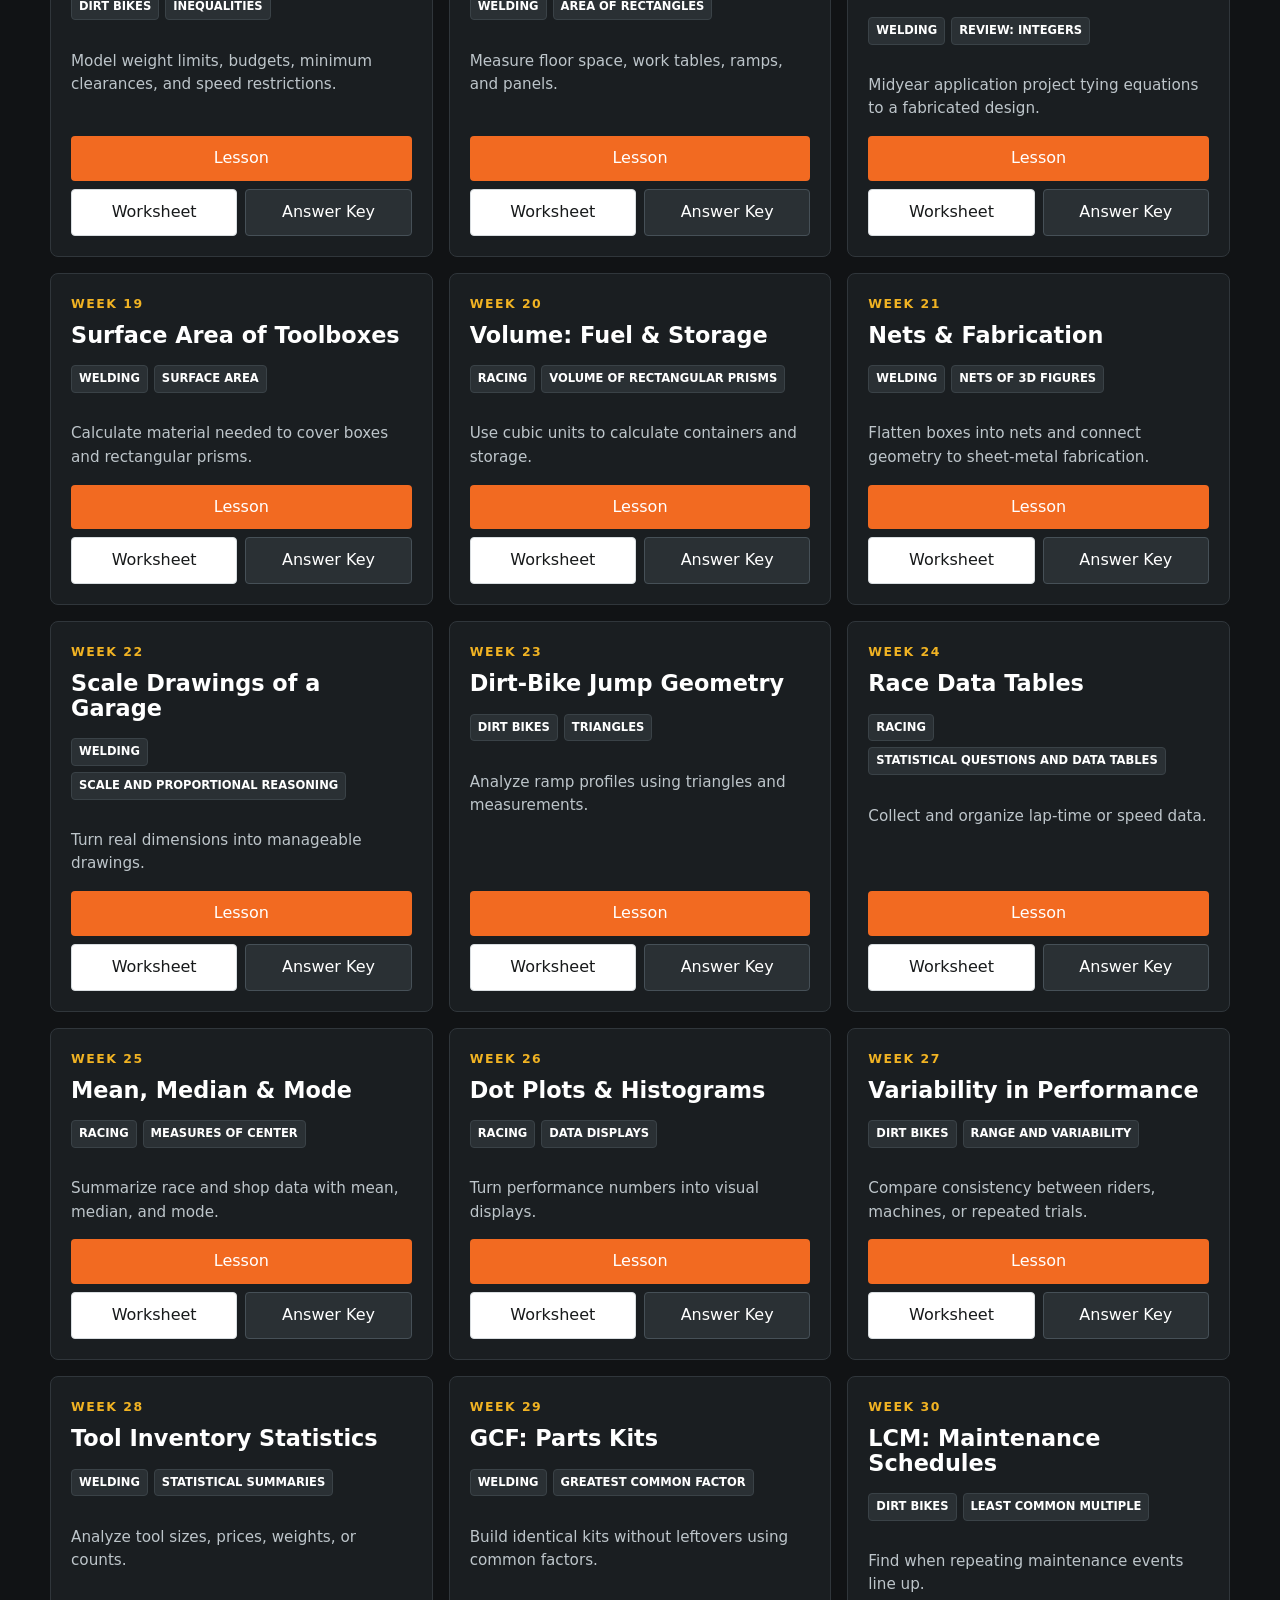
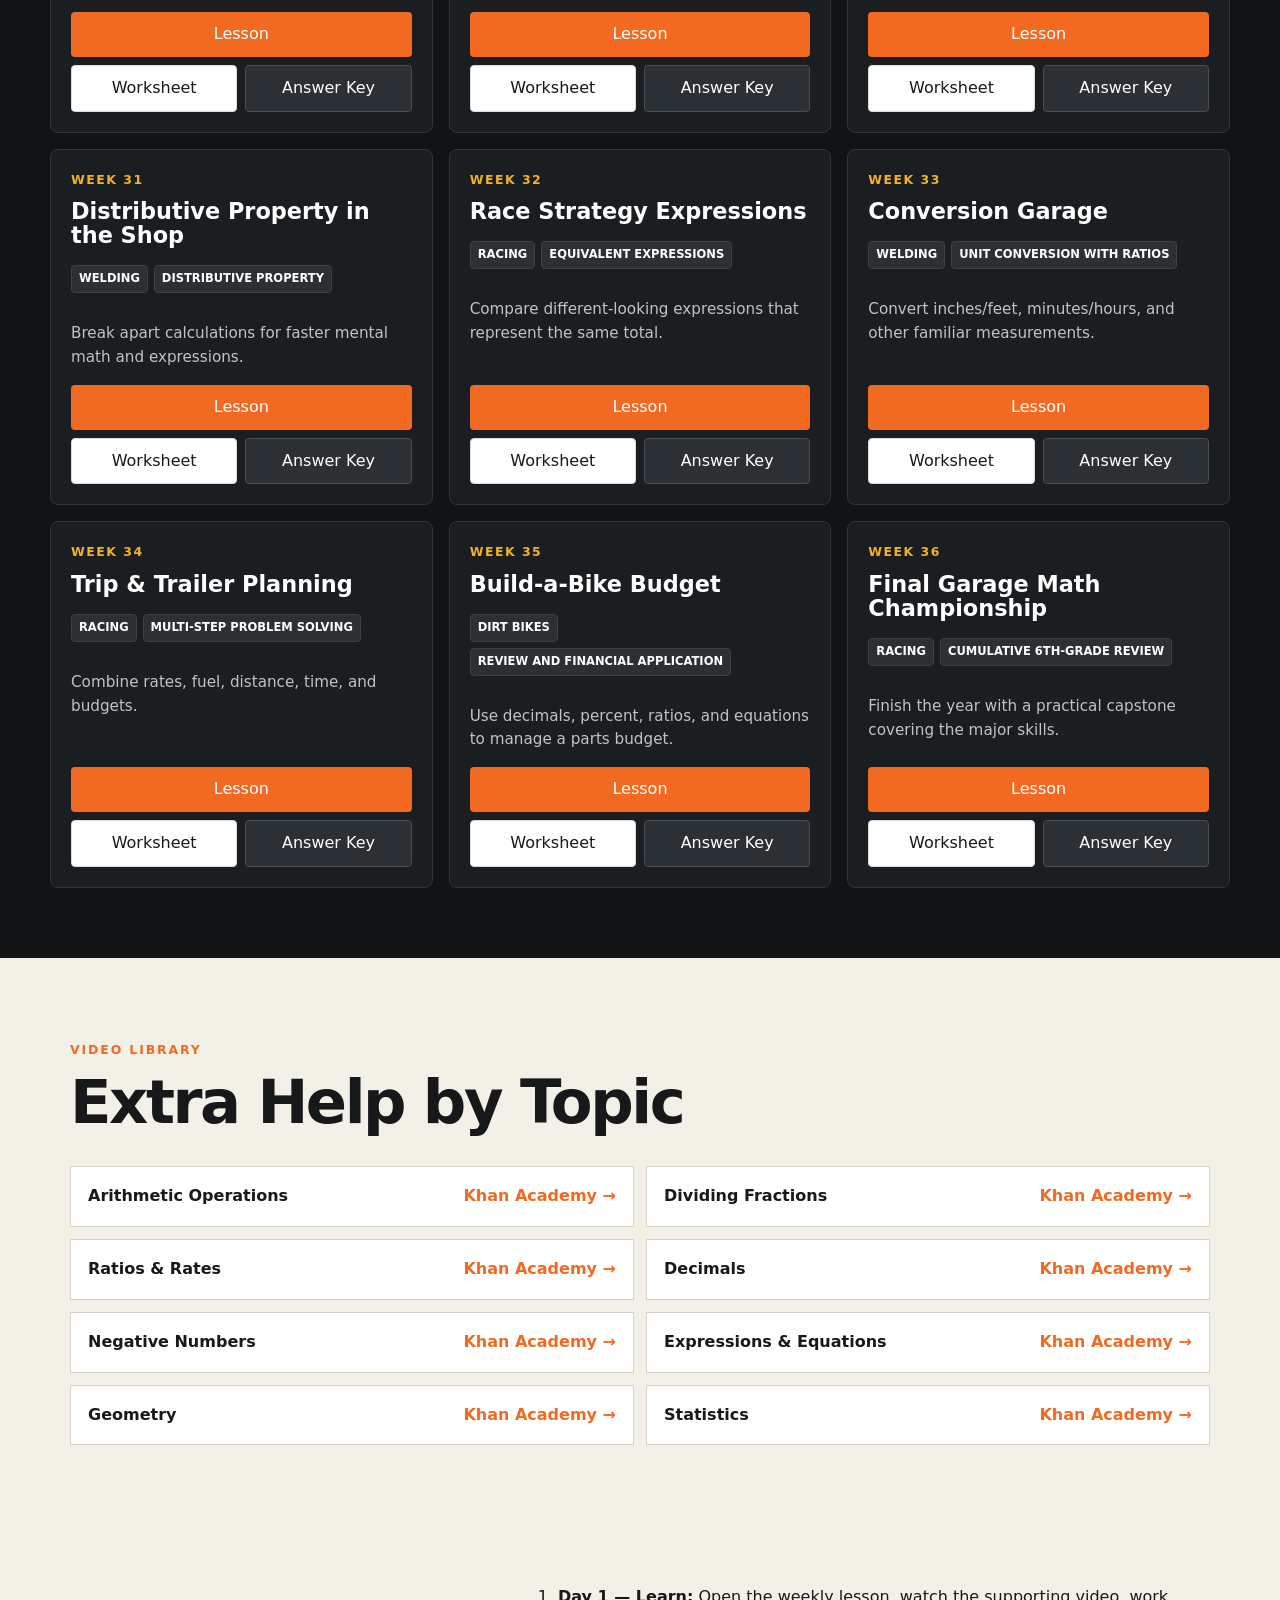
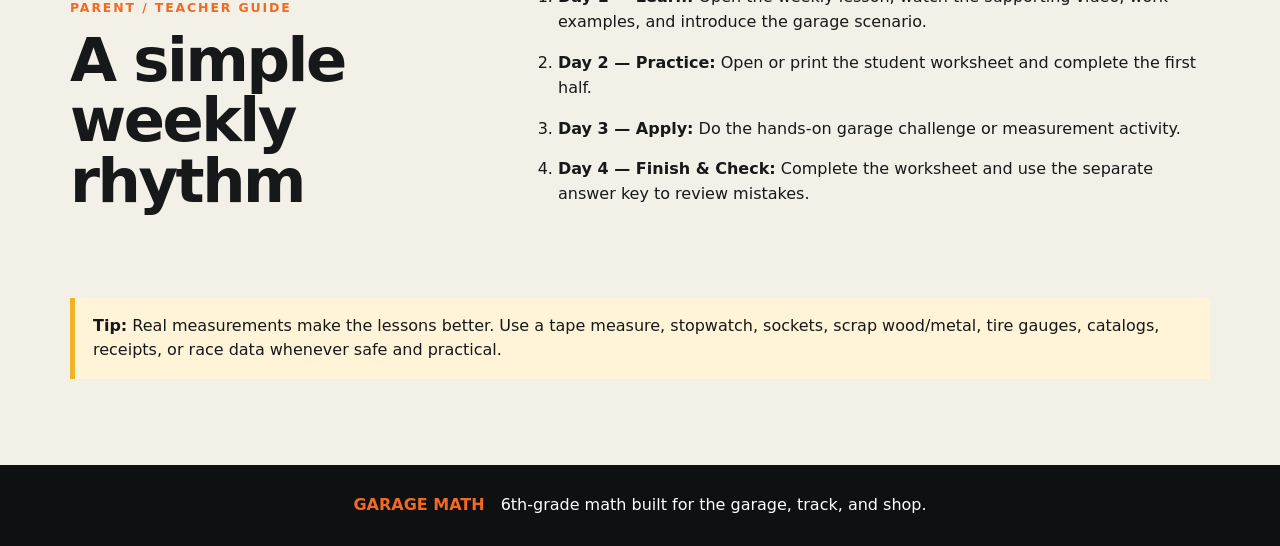
==== commit e5317c8a: "Bust cache for repaired curriculum loader" ====
--- a/index.html
+++ b/index.html
@@ -100,7 +100,7 @@
     <div id="dialogContent"></div>
   </dialog>
 
-  <script src="boot.js?v=20260901-fix1"></script>
-  <script src="links.js?v=20260901-fix1"></script>
+  <script src="boot.js?v=20260901-fix2"></script>
+  <script src="links.js?v=20260901-fix2"></script>
 </body>
 </html>
